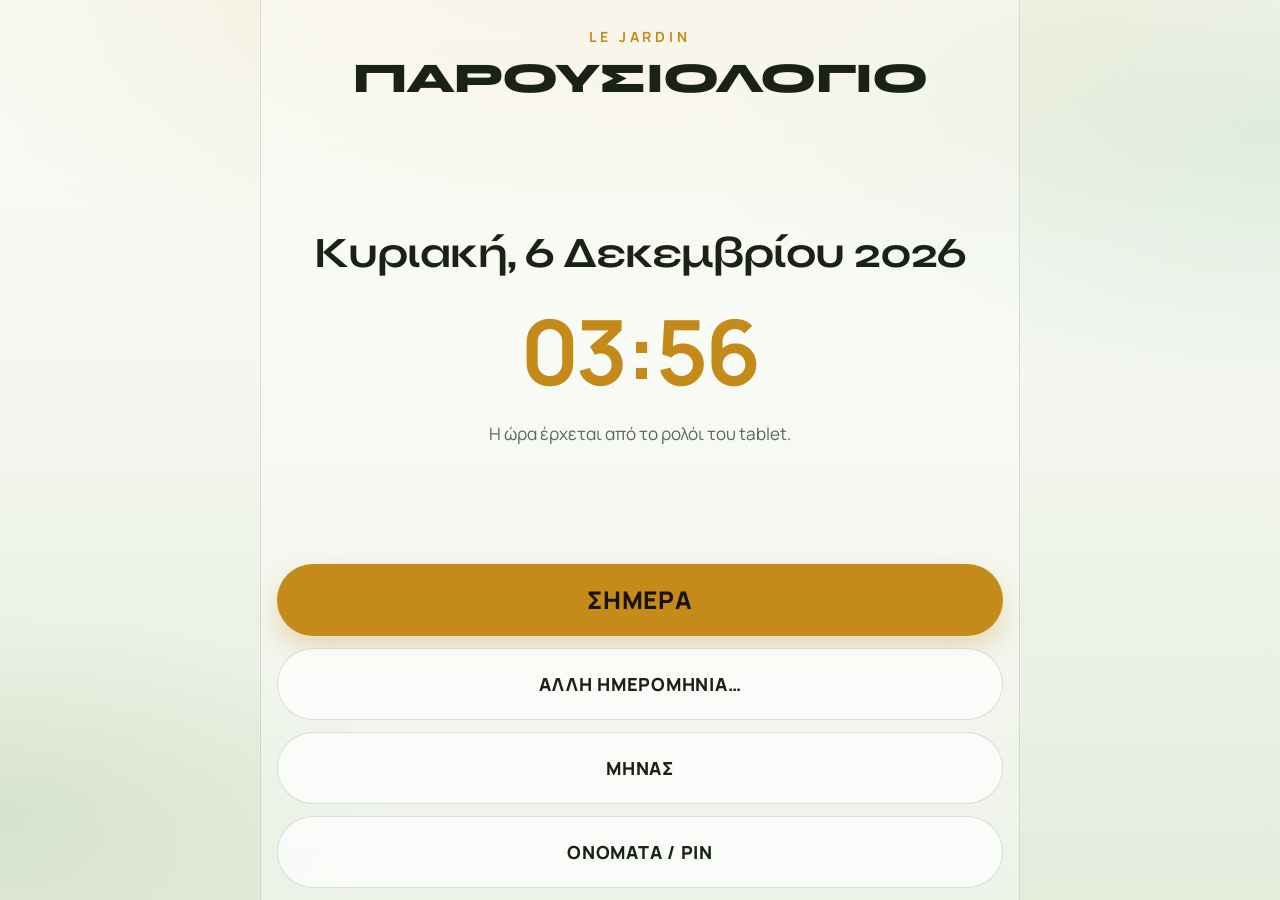
==== le-jardin/index.html @ 6fddf241 "Add Le Jardin offline tablet attendance PWA Separate GitHub Pages app at /le-jardin/ with flat emplo" ====
<!DOCTYPE html>
<html lang="el">
  <head>
    <meta charset="UTF-8" />
    <meta
      name="viewport"
      content="width=device-width, initial-scale=1, viewport-fit=cover"
    />
    <meta name="theme-color" content="#f4f7f0" />
    <meta name="apple-mobile-web-app-capable" content="yes" />
    <meta name="apple-mobile-web-app-status-bar-style" content="default" />
    <meta name="mobile-web-app-capable" content="yes" />
    <title>ΠΑΡΟΥΣΙΟΛΟΓΙΟ — Le Jardin</title>
    <link rel="manifest" href="manifest.json" />
    <link rel="icon" href="icon-192.png" type="image/png" />
    <link rel="apple-touch-icon" href="icon-192.png" />
    <link rel="preconnect" href="https://fonts.googleapis.com" />
    <link rel="preconnect" href="https://fonts.gstatic.com" crossorigin />
    <link
      href="https://fonts.googleapis.com/css2?family=Manrope:wght@500;700;800&family=Syne:wght@700;800&display=swap"
      rel="stylesheet"
    />
    <link rel="stylesheet" href="styles.css" />
  </head>
  <body>
    <div class="app">
      <!-- HOME -->
      <section id="screen-home" class="screen active" aria-label="Αρχική">
        <header class="brand">
          <span class="brand-store">Le Jardin</span>
          <h1 class="brand-title">ΠΑΡΟΥΣΙΟΛΟΓΙΟ</h1>
        </header>

        <div class="home-clock">
          <div class="home-date" id="home-date">—</div>
          <div class="home-time" id="home-time">—</div>
          <p class="home-hint">Η ώρα έρχεται από το ρολόι του tablet.</p>
        </div>

        <div class="cta-stack">
          <button type="button" class="btn btn-primary" id="btn-today">ΣΗΜΕΡΑ</button>
          <button type="button" class="btn btn-ghost" id="btn-continue" hidden>
            Συνέχεια σημερινής
          </button>
          <button type="button" class="btn btn-ghost" id="btn-other-day">Άλλη ημερομηνία…</button>
          <button type="button" class="btn btn-ghost" id="btn-month">Μήνας</button>
          <button type="button" class="btn btn-ghost" id="btn-names">Ονόματα / PIN</button>
          <button type="button" class="btn btn-ghost btn-sm" id="btn-install" hidden>
            Εγκατάσταση εφαρμογής
          </button>
        </div>
      </section>

      <!-- DAY BOARD -->
      <section id="screen-day" class="screen" aria-label="Ημέρα">
        <div class="topbar">
          <button type="button" class="icon-btn" id="btn-back-home" aria-label="Αρχική">←</button>
          <h1>Ημέρα</h1>
          <button type="button" class="icon-btn" id="btn-email" aria-label="Email" title="Email">✉</button>
          <button type="button" class="icon-btn" id="btn-export" aria-label="Εξαγωγή JSON" title="Εξαγωγή">⬇</button>
          <button type="button" class="icon-btn" id="btn-print" aria-label="Εκτύπωση">⎙</button>
        </div>
        <div class="day-meta">
          <strong id="day-date">—</strong>
          <span id="day-clock">—</span>
        </div>
        <p class="late-banner" id="late-banner" hidden>Εκπρόθεσμη καταχώρηση</p>
        <p class="mailto-note">
          ✉ ανοίγει το email του tablet (mailto) — όχι αυτόματη αποστολή χωρίς server.
        </p>
        <div class="board" id="board"></div>
        <div class="fab-bar">
          <button type="button" class="btn btn-ghost" id="btn-clear-day">Καθαρισμός</button>
          <button type="button" class="btn btn-primary" id="btn-back-home-2">Αρχική</button>
        </div>
      </section>

      <!-- PERSON -->
      <section id="screen-person" class="screen" aria-label="Άτομο">
        <div class="topbar">
          <button type="button" class="icon-btn" id="btn-back-day" aria-label="Πίσω">←</button>
          <h1>Ώρες</h1>
          <span style="width: 52px"></span>
        </div>

        <div class="person-hero">
          <div class="post-label" id="person-post" hidden></div>
          <h2 id="person-name">—</h2>
          <div class="dept" id="person-dept">—</div>
          <button type="button" class="btn btn-ghost btn-change-name" id="btn-change-name">
            Αλλαγή ονόματος
          </button>
        </div>

        <div class="dayrate-panel" id="dayrate-panel" hidden>
          <button type="button" class="btn btn-primary" id="btn-dayrate">
            Ημερομίσθιο (1)
          </button>
          <p class="sheet-sub dayrate-helper" id="dayrate-status">ΑΝ ΕΙΣΑΙ ΗΜΕΡΟΜΙΣΘΙΟ</p>
        </div>

        <div class="time-block" id="clock-block">
          <button type="button" class="stamp-btn stamp-arrive" id="btn-arrive">
            ΑΦΙΞΗ
            <small>τώρα από το ρολόι</small>
          </button>
          <button type="button" class="time-chip" id="btn-edit-arrive" aria-label="Επεξεργασία άφιξης">
            <span class="time-chip-label">Ώρα άφιξης</span>
            <span class="time-chip-value" id="person-arrive">—</span>
            <span class="time-chip-hint">πάτησε για διόρθωση</span>
          </button>
        </div>

        <div class="time-block" id="clock-block-leave">
          <button type="button" class="stamp-btn stamp-leave" id="btn-leave">
            ΑΠΟΧΩΡΗΣΗ
            <small>τώρα από το ρολόι</small>
          </button>
          <button type="button" class="time-chip" id="btn-edit-leave" aria-label="Επεξεργασία αποχώρησης">
            <span class="time-chip-label">Ώρα αποχώρησης</span>
            <span class="time-chip-value" id="person-leave">—</span>
            <span class="time-chip-hint">πάτησε για διόρθωση</span>
          </button>
        </div>

        <p class="pin-hint" id="pin-hint">
          2 δωρεάν χειροκίνητες διορθώσεις ώρας ανά άτομο· μετά χρειάζεται PIN admin.
        </p>

        <div class="hours-panel">
          <div class="label" id="hours-label">Σύνολο ωρών (και overnight)</div>
          <div class="value" id="person-hours">—</div>
        </div>

        <div class="notes-panel">
          <label class="field-label" for="person-notes">Σημειώσεις</label>
          <textarea
            class="notes-input"
            id="person-notes"
            rows="3"
            placeholder="Π.χ. αντικατάσταση, καθυστέρηση…"
          ></textarea>
        </div>

        <div class="cta-stack">
          <button type="button" class="btn btn-danger" id="btn-remove">Αφαίρεση από λίστα</button>
        </div>
      </section>

      <!-- NAMES ADMIN -->
      <section id="screen-names" class="screen" aria-label="Ονόματα">
        <div class="topbar">
          <button type="button" class="icon-btn" id="btn-back-names" aria-label="Αρχική">←</button>
          <h1>Ονόματα / PIN</h1>
          <span style="width: 52px"></span>
        </div>
        <p class="storage-note" style="margin: 0">
          Προσθέστε ή απενεργοποιήστε ονόματα. Οι ημέρες, ώρες, ονόματα και PIN μένουν αυτόματα σε αυτό το tablet
          (<strong>localStorage + αντίγραφο IndexedDB</strong>) και δεν σβήνονται από refresh ή ενημέρωση εφαρμογής.
        </p>
        <div class="field-stack admin-pin-box">
          <div>
            <label class="field-label" for="admin-pin-current">Αλλαγή PIN admin</label>
            <input class="field-input" id="admin-pin-current" type="password" inputmode="numeric" placeholder="Τρέχον PIN" autocomplete="off" />
          </div>
          <div>
            <input class="field-input" id="admin-pin-new" type="password" inputmode="numeric" placeholder="Νέο PIN (π.χ. 3111)" autocomplete="off" />
          </div>
          <button type="button" class="btn btn-ghost btn-sm" id="btn-change-pin">Αποθήκευση PIN</button>
          <button type="button" class="btn btn-ghost btn-sm" id="btn-backup-raw">Αντίγραφο δεδομένων (JSON)</button>
          <p class="sheet-sub">Προεπιλογή PIN: 3111. Προαιρετικά κατεβάστε πλήρες JSON αντίγραφο (όλες οι ημέρες + ονόματα) για έξτρα ασφάλεια.</p>
        </div>
        <div class="field-stack">
          <div>
            <label class="field-label" for="new-name">Νέο όνομα</label>
            <input class="field-input" id="new-name" type="text" autocomplete="off" placeholder="Π.χ. ΠΑΠΑΔΟΠΟΥΛΟΣ" />
          </div>
          <div>
            <label class="field-label" for="new-short">Σύντομο (προαιρετικό)</label>
            <input class="field-input" id="new-short" type="text" autocomplete="off" placeholder="Εμφάνιση στη λίστα" />
          </div>
          <label class="check-row">
            <input type="checkbox" id="new-dayrate" />
            Ημερομίσθιο (1 ημέρα)
          </label>
          <button type="button" class="btn btn-primary btn-sm" id="btn-add-name">Προσθήκη ονόματος</button>
        </div>
        <input
          class="search"
          id="admin-search"
          type="search"
          placeholder="Αναζήτηση καταλόγου…"
          autocomplete="off"
        />
        <div class="admin-list" id="admin-list"></div>
      </section>

      <!-- MONTH -->
      <section id="screen-month" class="screen" aria-label="Μήνας">
        <div class="topbar">
          <button type="button" class="icon-btn" id="btn-back-month" aria-label="Αρχική">←</button>
          <h1>Μήνας</h1>
          <button type="button" class="icon-btn" id="btn-month-email" aria-label="Email μήνα" title="Email">✉</button>
        </div>
        <div class="field-stack">
          <div>
            <label class="field-label" for="month-picker">Επιλογή μήνα</label>
            <input class="field-input" id="month-picker" type="month" />
          </div>
        </div>
        <div class="month-actions">
          <button type="button" class="btn btn-ghost btn-sm" id="btn-month-pdf">PDF</button>
          <button type="button" class="btn btn-ghost btn-sm" id="btn-month-excel">Excel</button>
          <button type="button" class="btn btn-ghost btn-sm" id="btn-month-email-2">Email</button>
        </div>
        <p class="mailto-note">
          PDF = εκτύπωση/αποθήκευση από τον browser · Excel = αρχείο CSV · Email = mailto (όχι auto server).
        </p>
        <div class="month-table-wrap">
          <table class="month-table" id="month-table">
            <thead>
              <tr>
                <th>Όνομα</th>
                <th>Ημέρες</th>
                <th>Ώρες</th>
                <th>Ημερομ.</th>
                <th>Ανά ημέρα</th>
              </tr>
            </thead>
            <tbody id="month-body"></tbody>
          </table>
        </div>
      </section>
    </div>

    <!-- DATE PICKER -->
    <div class="overlay" id="date-picker" role="dialog" aria-modal="true" aria-labelledby="date-picker-title">
      <div class="sheet">
        <div class="topbar">
          <h2 id="date-picker-title">Άλλη ημερομηνία</h2>
          <button type="button" class="icon-btn" id="btn-close-date" aria-label="Κλείσιμο">✕</button>
        </div>
        <p class="sheet-sub">Για παλιά ημέρα χρειάζεται PIN admin. Θα σημειωθεί ως εκπρόθεσμη καταχώρηση.</p>
        <input class="field-input" id="other-date" type="date" />
        <button type="button" class="btn btn-primary" id="btn-open-date">Άνοιγμα ημέρας</button>
      </div>
    </div>

    <!-- PIN -->
    <div class="overlay" id="pin-overlay" role="dialog" aria-modal="true" aria-labelledby="pin-title">
      <div class="sheet">
        <div class="topbar">
          <h2 id="pin-title">PIN admin</h2>
          <button type="button" class="icon-btn" id="btn-close-pin" aria-label="Κλείσιμο">✕</button>
        </div>
        <p class="sheet-sub" id="pin-reason">Απαιτείται PIN για αυτή την ενέργεια.</p>
        <input
          class="field-input"
          id="pin-input"
          type="password"
          inputmode="numeric"
          maxlength="8"
          placeholder="PIN"
          autocomplete="off"
        />
        <button type="button" class="btn btn-primary" id="btn-pin-ok">Επιβεβαίωση</button>
      </div>
    </div>

    <!-- NAME PICKER -->
    <div class="overlay" id="picker" role="dialog" aria-modal="true" aria-labelledby="picker-title">
      <div class="sheet">
        <div class="topbar">
          <h2 id="picker-title">Επιλογή ονόματος</h2>
          <button type="button" class="icon-btn" id="btn-close-picker" aria-label="Κλείσιμο">✕</button>
        </div>
        <p class="sheet-sub" id="picker-sub">Προσωπικό Le Jardin</p>
        <input
          class="search"
          id="picker-search"
          type="search"
          placeholder="Αναζήτηση ονόματος…"
          autocomplete="off"
        />
        <div class="name-list" id="name-list"></div>
      </div>
    </div>

    <!-- TIME PICKER -->
    <div class="overlay" id="time-picker" role="dialog" aria-modal="true" aria-labelledby="time-picker-title">
      <div class="sheet">
        <div class="topbar">
          <h2 id="time-picker-title">Επιλογή ώρας</h2>
          <button type="button" class="icon-btn" id="btn-close-time" aria-label="Κλείσιμο">✕</button>
        </div>
        <p class="sheet-sub" id="time-picker-sub">Κάθε 5 λεπτά</p>
        <div class="time-actions">
          <button type="button" class="btn btn-ghost" id="btn-clear-time">Καθαρισμός ώρας</button>
        </div>
        <div class="time-list" id="time-list"></div>
      </div>
    </div>

    <div class="toast" id="toast" role="status"></div>
    <div class="print-only" id="print-root"></div>

    <script src="employees.js"></script>
    <script src="app.js"></script>
  </body>
</html>
---- le-jardin/styles.css ----
:root {
  --bg0: #f4f7f0;
  --bg1: #e8efe2;
  --bg2: #ffffff;
  --ink: #1a2214;
  --muted: #5a6750;
  --line: rgba(26, 34, 20, 0.14);
  --accent: #c48a1a;
  --accent-ink: #1a1408;
  --ok: #2f8a45;
  --warn: #c45e2a;
  --danger: #b03a3a;
  --slot: rgba(26, 34, 20, 0.03);
  --slot-filled: rgba(196, 138, 26, 0.12);
  --radius: 18px;
  --tap: 72px;
  --font-display: "Syne", "Segoe UI", sans-serif;
  --font-body: "Manrope", "Segoe UI", sans-serif;
  color-scheme: light;
}

* {
  box-sizing: border-box;
  -webkit-tap-highlight-color: transparent;
}

html,
body {
  margin: 0;
  min-height: 100%;
  background: var(--bg0);
  color: var(--ink);
  font-family: var(--font-body);
  font-size: 18px;
  line-height: 1.35;
}

body {
  min-height: 100dvh;
  background:
    radial-gradient(120% 80% at 50% -10%, rgba(196, 138, 26, 0.16), transparent 55%),
    radial-gradient(90% 60% at 100% 15%, rgba(47, 138, 69, 0.12), transparent 50%),
    radial-gradient(70% 50% at 0% 90%, rgba(120, 160, 90, 0.14), transparent 45%),
    linear-gradient(180deg, #fafcf7, var(--bg0) 42%, #e4ecdc);
  overflow-x: hidden;
}

button,
input,
textarea,
select {
  font: inherit;
  color: inherit;
}

button {
  cursor: pointer;
  border: 0;
  background: none;
}

.app {
  width: min(100%, 760px);
  margin: 0 auto;
  min-height: 100dvh;
  padding: env(safe-area-inset-top, 12px) 16px env(safe-area-inset-bottom, 20px);
  display: flex;
  flex-direction: column;
}

.screen {
  display: none;
  flex: 1;
  flex-direction: column;
  gap: 18px;
  animation: rise 0.35s ease both;
}

.screen.active {
  display: flex;
}

@keyframes rise {
  from {
    opacity: 0;
    transform: translateY(10px);
  }
  to {
    opacity: 1;
    transform: none;
  }
}

.brand {
  text-align: center;
  padding-top: 28px;
}

.brand-store {
  display: block;
  letter-spacing: 0.28em;
  text-transform: uppercase;
  color: var(--accent);
  font-size: 0.78rem;
  font-weight: 700;
  margin-bottom: 10px;
}

.brand-title {
  margin: 0 auto;
  font-family: var(--font-display);
  font-weight: 800;
  font-size: clamp(1.55rem, 6.2vw, 2.35rem);
  letter-spacing: -0.02em;
  line-height: 1.05;
  max-width: 100%;
  word-break: keep-all;
  color: var(--ink);
}

.brand-sub {
  margin: 14px auto 0;
  max-width: 26ch;
  color: var(--muted);
  font-size: 1.05rem;
}

.storage-note {
  margin: 10px auto 0;
  max-width: 34ch;
  padding: 12px 14px;
  border-radius: 14px;
  border: 1px solid rgba(196, 138, 26, 0.35);
  background: rgba(255, 255, 255, 0.72);
  color: var(--muted);
  font-size: 0.92rem;
  line-height: 1.4;
}

.storage-note strong {
  color: var(--ink);
}

.home-clock {
  margin-top: auto;
  text-align: center;
  padding: 28px 0 8px;
}

.home-date {
  font-family: var(--font-display);
  font-size: clamp(1.7rem, 6vw, 2.4rem);
  font-weight: 700;
  letter-spacing: -0.02em;
}

.home-time {
  margin-top: 8px;
  font-size: clamp(3rem, 14vw, 5rem);
  font-weight: 700;
  font-variant-numeric: tabular-nums;
  letter-spacing: -0.04em;
  color: var(--accent);
}

.home-hint {
  margin-top: 10px;
  color: var(--muted);
  font-size: 0.95rem;
}

.cta-stack {
  display: grid;
  gap: 12px;
  margin-top: auto;
  padding-bottom: 12px;
}

.btn {
  min-height: var(--tap);
  border-radius: 999px;
  padding: 0 28px;
  font-weight: 800;
  letter-spacing: 0.04em;
  text-transform: uppercase;
  transition: transform 0.12s ease, background 0.12s ease, opacity 0.12s ease;
}

.btn:active {
  transform: scale(0.98);
}

.btn-primary {
  background: var(--accent);
  color: var(--accent-ink);
  font-size: 1.35rem;
  box-shadow: 0 12px 28px rgba(196, 138, 26, 0.28);
}

.btn-ghost {
  border: 1px solid var(--line);
  color: var(--ink);
  background: rgba(255, 255, 255, 0.7);
  font-size: 1rem;
}

.btn-danger {
  background: rgba(176, 58, 58, 0.1);
  color: var(--danger);
  border: 1px solid rgba(176, 58, 58, 0.28);
}

.btn-sm {
  min-height: 52px;
  font-size: 0.95rem;
  padding: 0 18px;
}

.topbar {
  display: flex;
  align-items: center;
  gap: 10px;
  padding-top: 8px;
}

.topbar h1 {
  margin: 0;
  flex: 1;
  font-family: var(--font-display);
  font-size: 1.45rem;
  letter-spacing: -0.02em;
}

.icon-btn {
  width: 52px;
  height: 52px;
  border-radius: 16px;
  border: 1px solid var(--line);
  background: rgba(255, 255, 255, 0.85);
  font-size: 1.3rem;
  display: grid;
  place-items: center;
  flex-shrink: 0;
  color: var(--ink);
}

.day-meta {
  display: flex;
  justify-content: space-between;
  align-items: baseline;
  gap: 12px;
  color: var(--muted);
  font-size: 0.95rem;
  padding: 0 4px;
}

.day-meta strong {
  color: var(--ink);
  font-size: 1.15rem;
  font-family: var(--font-display);
}

.board {
  display: flex;
  flex-direction: column;
  gap: 22px;
  padding-bottom: 100px;
}

.post {
  display: flex;
  flex-direction: column;
  gap: 10px;
}

.post-title {
  margin: 0;
  font-family: var(--font-display);
  font-size: 1.15rem;
  letter-spacing: 0.08em;
  text-transform: uppercase;
  color: var(--accent);
}

.slots {
  display: grid;
  gap: 10px;
}

.slot {
  min-height: 78px;
  border-radius: var(--radius);
  border: 1px dashed var(--line);
  background: var(--slot);
  padding: 12px 16px;
  display: flex;
  align-items: center;
  justify-content: space-between;
  gap: 12px;
  text-align: left;
  transition: background 0.15s ease, border-color 0.15s ease, transform 0.12s ease;
}

.slot:active {
  transform: scale(0.99);
}

.slot.filled {
  border-style: solid;
  border-color: rgba(196, 138, 26, 0.5);
  background: var(--slot-filled);
}

.slot-empty {
  color: var(--muted);
  font-size: 1.15rem;
  font-weight: 600;
}

.slot-main {
  display: flex;
  flex-direction: column;
  gap: 4px;
  min-width: 0;
}

.slot-name {
  font-size: 1.25rem;
  font-weight: 800;
  white-space: nowrap;
  overflow: hidden;
  text-overflow: ellipsis;
}

.slot-times {
  color: var(--muted);
  font-variant-numeric: tabular-nums;
  font-size: 0.95rem;
}

.slot-hours {
  font-weight: 800;
  font-size: 1.2rem;
  color: var(--ok);
  font-variant-numeric: tabular-nums;
  flex-shrink: 0;
}

.fab-bar {
  position: sticky;
  bottom: 0;
  margin-top: auto;
  padding: 12px 0 4px;
  background: linear-gradient(180deg, transparent, rgba(244, 247, 240, 0.96) 30%);
  display: grid;
  grid-template-columns: 1fr 1fr;
  gap: 10px;
}

.overlay {
  position: fixed;
  inset: 0;
  background: rgba(26, 34, 20, 0.42);
  backdrop-filter: blur(6px);
  display: none;
  align-items: flex-end;
  justify-content: center;
  z-index: 40;
  padding: 16px;
}

.overlay.open {
  display: flex;
  animation: fade 0.2s ease;
}

@keyframes fade {
  from {
    opacity: 0;
  }
  to {
    opacity: 1;
  }
}

.sheet {
  width: min(100%, 760px);
  max-height: min(88dvh, 920px);
  background: linear-gradient(180deg, #ffffff, #f3f7ef 55%, #eaf1e3);
  border: 1px solid var(--line);
  border-radius: 28px 28px 18px 18px;
  padding: 18px 16px 20px;
  display: flex;
  flex-direction: column;
  gap: 14px;
  animation: sheet-up 0.28s ease;
  box-shadow: 0 -8px 40px rgba(26, 34, 20, 0.12);
}

@keyframes sheet-up {
  from {
    transform: translateY(24px);
    opacity: 0.6;
  }
  to {
    transform: none;
    opacity: 1;
  }
}

.sheet h2 {
  margin: 0;
  font-family: var(--font-display);
  font-size: 1.5rem;
}

.sheet-sub {
  margin: -6px 0 0;
  color: var(--muted);
  font-size: 0.95rem;
}

.search,
.field-input,
.field-select,
.notes-input {
  width: 100%;
  min-height: 60px;
  border-radius: 16px;
  border: 1px solid var(--line);
  background: #fff;
  padding: 0 18px;
  font-size: 1.15rem;
}

.notes-input {
  min-height: 110px;
  padding: 14px 18px;
  resize: vertical;
  line-height: 1.4;
}

.field-label {
  display: block;
  margin-bottom: 6px;
  color: var(--muted);
  font-size: 0.9rem;
  font-weight: 700;
}

.field-stack {
  display: grid;
  gap: 12px;
}

.name-list,
.admin-list {
  overflow: auto;
  display: grid;
  gap: 8px;
  padding-right: 2px;
  flex: 1;
}

.name-item,
.admin-item {
  min-height: 70px;
  border-radius: 16px;
  border: 1px solid var(--line);
  background: rgba(255, 255, 255, 0.9);
  padding: 12px 16px;
  text-align: left;
  display: flex;
  flex-direction: column;
  justify-content: center;
  gap: 2px;
}

.name-item strong,
.admin-item strong {
  font-size: 1.2rem;
}

.name-item span,
.admin-item span {
  color: var(--muted);
  font-size: 0.9rem;
}

.admin-item {
  flex-direction: row;
  align-items: center;
  justify-content: space-between;
  gap: 12px;
}

.admin-item-main {
  display: flex;
  flex-direction: column;
  gap: 2px;
  min-width: 0;
}

.admin-item.inactive {
  opacity: 0.55;
}

.admin-item .btn-sm {
  flex-shrink: 0;
  text-transform: none;
  letter-spacing: 0;
  font-weight: 700;
}

.person-hero {
  text-align: center;
  padding: 12px 8px 4px;
}

.person-hero .post-label {
  color: var(--accent);
  letter-spacing: 0.12em;
  text-transform: uppercase;
  font-size: 0.85rem;
  font-weight: 700;
}

.person-hero h2 {
  margin: 10px 0 6px;
  font-family: var(--font-display);
  font-size: clamp(1.8rem, 7vw, 2.6rem);
  line-height: 1.05;
}

.person-hero .dept {
  color: var(--muted);
}

.btn-change-name {
  margin: 14px auto 0;
  min-height: 56px;
  width: min(100%, 320px);
  font-size: 1rem;
}

.time-block {
  display: grid;
  gap: 10px;
}

.stamp-btn {
  min-height: 88px;
  border-radius: 24px;
  display: flex;
  flex-direction: column;
  align-items: center;
  justify-content: center;
  gap: 4px;
  font-size: 1.55rem;
  font-weight: 800;
  letter-spacing: 0.06em;
}

.stamp-btn small {
  font-size: 0.9rem;
  font-weight: 600;
  letter-spacing: 0;
  opacity: 0.9;
  text-transform: none;
}

.stamp-arrive {
  background: linear-gradient(180deg, #6fc87e, #3f9a52);
  color: #0d1a10;
}

.stamp-leave {
  background: linear-gradient(180deg, #e4b04a, #c48a1a);
  color: #1a1206;
}

.time-chip {
  min-height: 84px;
  border-radius: var(--radius);
  border: 1px solid var(--line);
  background: rgba(255, 255, 255, 0.85);
  padding: 12px 18px;
  display: grid;
  grid-template-columns: 1fr auto;
  grid-template-areas:
    "label value"
    "hint value";
  align-items: center;
  column-gap: 12px;
  text-align: left;
  transition: background 0.12s ease, border-color 0.12s ease;
}

.time-chip:active {
  transform: scale(0.99);
  background: rgba(196, 138, 26, 0.12);
  border-color: rgba(196, 138, 26, 0.45);
}

.time-chip-label {
  grid-area: label;
  color: var(--muted);
  font-size: 0.95rem;
  font-weight: 600;
}

.time-chip-value {
  grid-area: value;
  font-size: 2rem;
  font-weight: 800;
  font-variant-numeric: tabular-nums;
  color: var(--accent);
  letter-spacing: -0.02em;
}

.time-chip-hint {
  grid-area: hint;
  color: var(--muted);
  font-size: 0.85rem;
  opacity: 0.9;
}

.time-actions {
  display: grid;
}

.time-list {
  overflow: auto;
  display: grid;
  grid-template-columns: repeat(4, minmax(0, 1fr));
  gap: 8px;
  flex: 1;
  padding-bottom: 4px;
}

.time-item {
  min-height: 64px;
  border-radius: 14px;
  border: 1px solid var(--line);
  background: rgba(255, 255, 255, 0.9);
  font-size: 1.15rem;
  font-weight: 800;
  font-variant-numeric: tabular-nums;
}

.time-item.selected {
  background: var(--accent);
  color: var(--accent-ink);
  border-color: transparent;
}

.hours-panel {
  margin-top: 4px;
  text-align: center;
  padding: 16px;
  border-radius: var(--radius);
  border: 1px solid var(--line);
  background: rgba(255, 255, 255, 0.75);
}

.hours-panel .label {
  color: var(--muted);
  font-size: 0.95rem;
}

.hours-panel .value {
  margin-top: 4px;
  font-size: 2.6rem;
  font-weight: 800;
  font-variant-numeric: tabular-nums;
  color: var(--ok);
}

.notes-panel {
  display: grid;
  gap: 8px;
}

.late-banner {
  margin: 0;
  padding: 10px 14px;
  border-radius: 14px;
  background: rgba(196, 94, 42, 0.14);
  border: 1px solid rgba(196, 94, 42, 0.35);
  color: var(--warn);
  font-weight: 800;
  text-align: center;
}

.mailto-note,
.pin-hint {
  margin: 0;
  color: var(--muted);
  font-size: 0.88rem;
  line-height: 1.35;
}

.dayrate-panel {
  display: grid;
  gap: 8px;
}

.dayrate-panel .btn {
  text-transform: none;
  letter-spacing: 0.02em;
}

.dayrate-helper {
  text-align: center;
  font-weight: 800;
  letter-spacing: 0.06em;
  text-transform: uppercase;
  color: var(--accent);
}

.month-actions {
  display: grid;
  grid-template-columns: 1fr 1fr 1fr;
  gap: 10px;
}

.check-row {
  display: flex;
  align-items: center;
  gap: 10px;
  min-height: 48px;
  font-weight: 700;
  color: var(--ink);
}

.check-row input {
  width: 22px;
  height: 22px;
}

.admin-pin-box {
  padding: 14px;
  border-radius: var(--radius);
  border: 1px solid var(--line);
  background: rgba(255, 255, 255, 0.7);
}

.month-table-wrap {
  overflow: auto;
  border-radius: var(--radius);
  border: 1px solid var(--line);
  background: rgba(255, 255, 255, 0.85);
}

.month-table {
  width: 100%;
  border-collapse: collapse;
  font-variant-numeric: tabular-nums;
}

.month-table th,
.month-table td {
  text-align: left;
  padding: 14px 12px;
  border-bottom: 1px solid var(--line);
}

.month-table th {
  position: sticky;
  top: 0;
  background: #eef4e8;
  font-size: 0.85rem;
  letter-spacing: 0.04em;
  text-transform: uppercase;
  color: var(--muted);
}

.month-table td:nth-child(n + 2),
.month-table th:nth-child(n + 2) {
  text-align: right;
}

.toast {
  position: fixed;
  left: 50%;
  bottom: 28px;
  transform: translateX(-50%) translateY(20px);
  background: var(--ink);
  color: #f4f7f0;
  padding: 14px 22px;
  border-radius: 999px;
  font-weight: 700;
  opacity: 0;
  pointer-events: none;
  transition: 0.25s ease;
  z-index: 60;
  max-width: calc(100% - 32px);
  text-align: center;
}

.toast.show {
  opacity: 1;
  transform: translateX(-50%) translateY(0);
}

.print-only {
  display: none;
}

@media print {
  body {
    background: white;
    color: black;
  }

  .app,
  .overlay,
  .toast {
    display: none !important;
  }

  .print-only {
    display: block;
    padding: 24px;
    font-family: Georgia, serif;
  }

  .print-only h1 {
    margin: 0 0 8px;
  }

  .print-only table {
    width: 100%;
    border-collapse: collapse;
    margin-top: 16px;
  }

  .print-only th,
  .print-only td {
    border-bottom: 1px solid #ccc;
    text-align: left;
    padding: 8px 6px;
  }
}

@media (min-width: 900px) {
  .app {
    border-left: 1px solid var(--line);
    border-right: 1px solid var(--line);
    background: rgba(255, 255, 255, 0.35);
  }
}
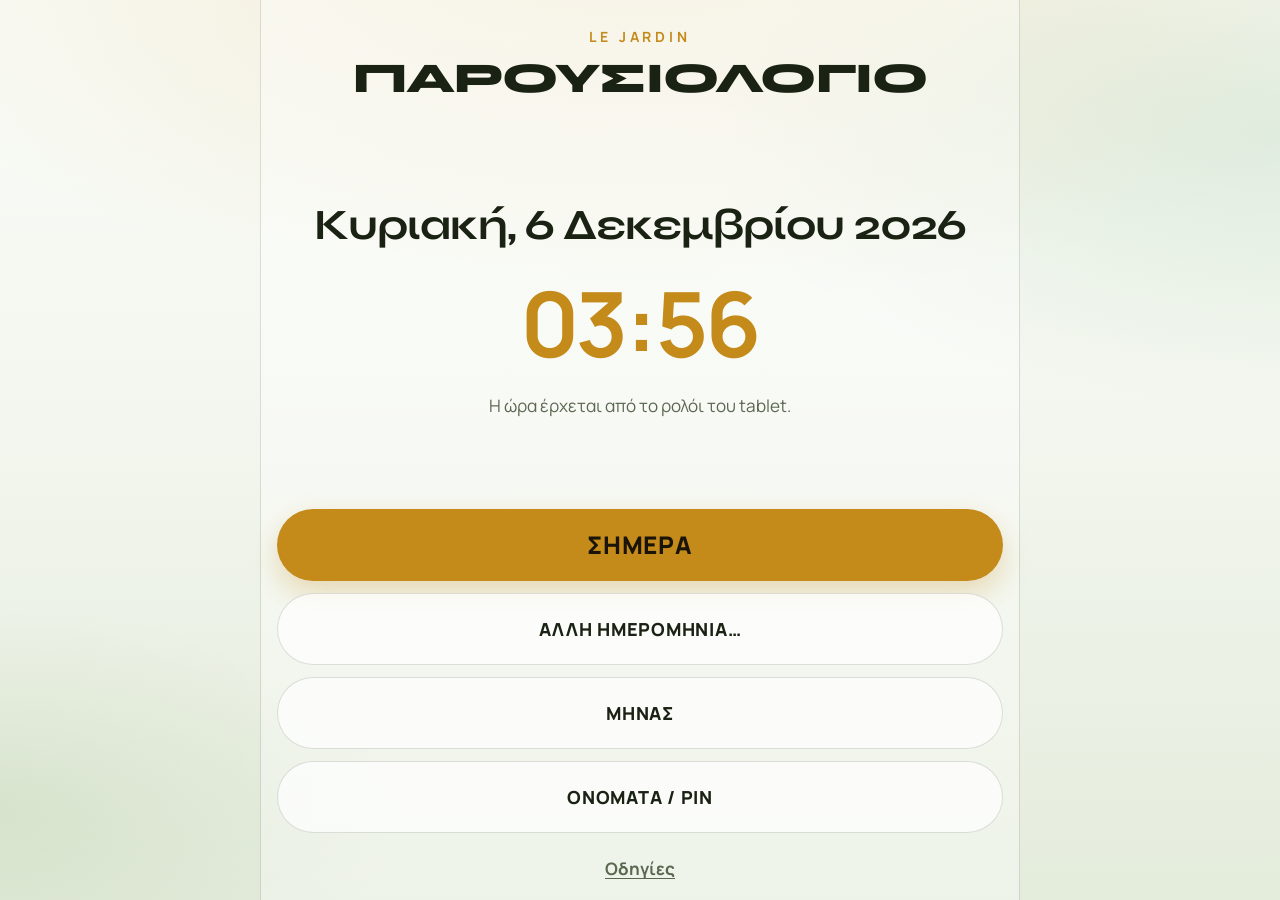
==== commit 1c9affa7: "Add Greek staff tablet tutorial page and home Οδηγίες links Publish a printable staff-only guide und" ====
--- a/le-jardin/index.html
+++ b/le-jardin/index.html
@@ -48,6 +48,7 @@
           <button type="button" class="btn btn-ghost btn-sm" id="btn-install" hidden>
             Εγκατάσταση εφαρμογής
           </button>
+          <a class="home-help" href="../tutorial/" target="_blank" rel="noopener">Οδηγίες</a>
         </div>
       </section>
 
@@ -211,10 +212,11 @@
         <div class="month-actions">
           <button type="button" class="btn btn-ghost btn-sm" id="btn-month-pdf">PDF</button>
           <button type="button" class="btn btn-ghost btn-sm" id="btn-month-excel">Excel</button>
+          <button type="button" class="btn btn-ghost btn-sm" id="btn-month-json">JSON μισθοδ.</button>
           <button type="button" class="btn btn-ghost btn-sm" id="btn-month-email-2">Email</button>
         </div>
         <p class="mailto-note">
-          PDF = εκτύπωση/αποθήκευση από τον browser · Excel = αρχείο CSV · Email = mailto (όχι auto server).
+          PDF = εκτύπωση · Excel = CSV · JSON μισθοδ. = λήψη / κοινή χρήση / αντιγραφή για μισθοδοσία · Email = mailto.
         </p>
         <div class="month-table-wrap">
           <table class="month-table" id="month-table">
--- a/le-jardin/styles.css
+++ b/le-jardin/styles.css
@@ -216,6 +216,18 @@
   padding: 0 18px;
 }
 
+.home-help {
+  display: block;
+  text-align: center;
+  margin-top: 4px;
+  padding: 8px;
+  color: var(--muted);
+  font-size: 0.95rem;
+  font-weight: 700;
+  text-decoration: underline;
+  text-underline-offset: 3px;
+}
+
 .topbar {
   display: flex;
   align-items: center;
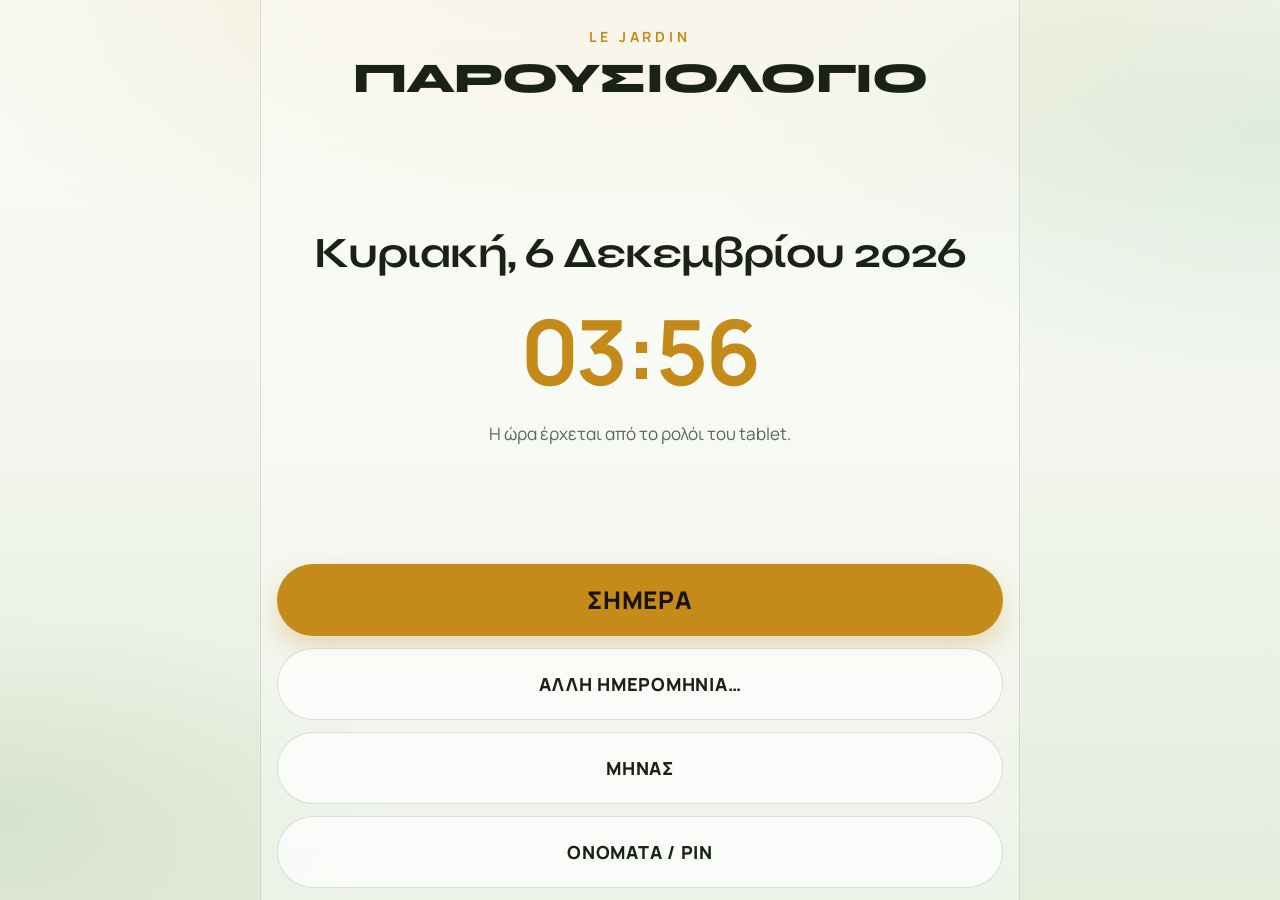
==== commit 0bb8985c: "Scope staff tutorial to STORE 311 only Remove Le Jardin branding, screenshots, and χωρίς-πόστα notes" ====
--- a/le-jardin/index.html
+++ b/le-jardin/index.html
@@ -48,7 +48,6 @@
           <button type="button" class="btn btn-ghost btn-sm" id="btn-install" hidden>
             Εγκατάσταση εφαρμογής
           </button>
-          <a class="home-help" href="../tutorial/" target="_blank" rel="noopener">Οδηγίες</a>
         </div>
       </section>
 
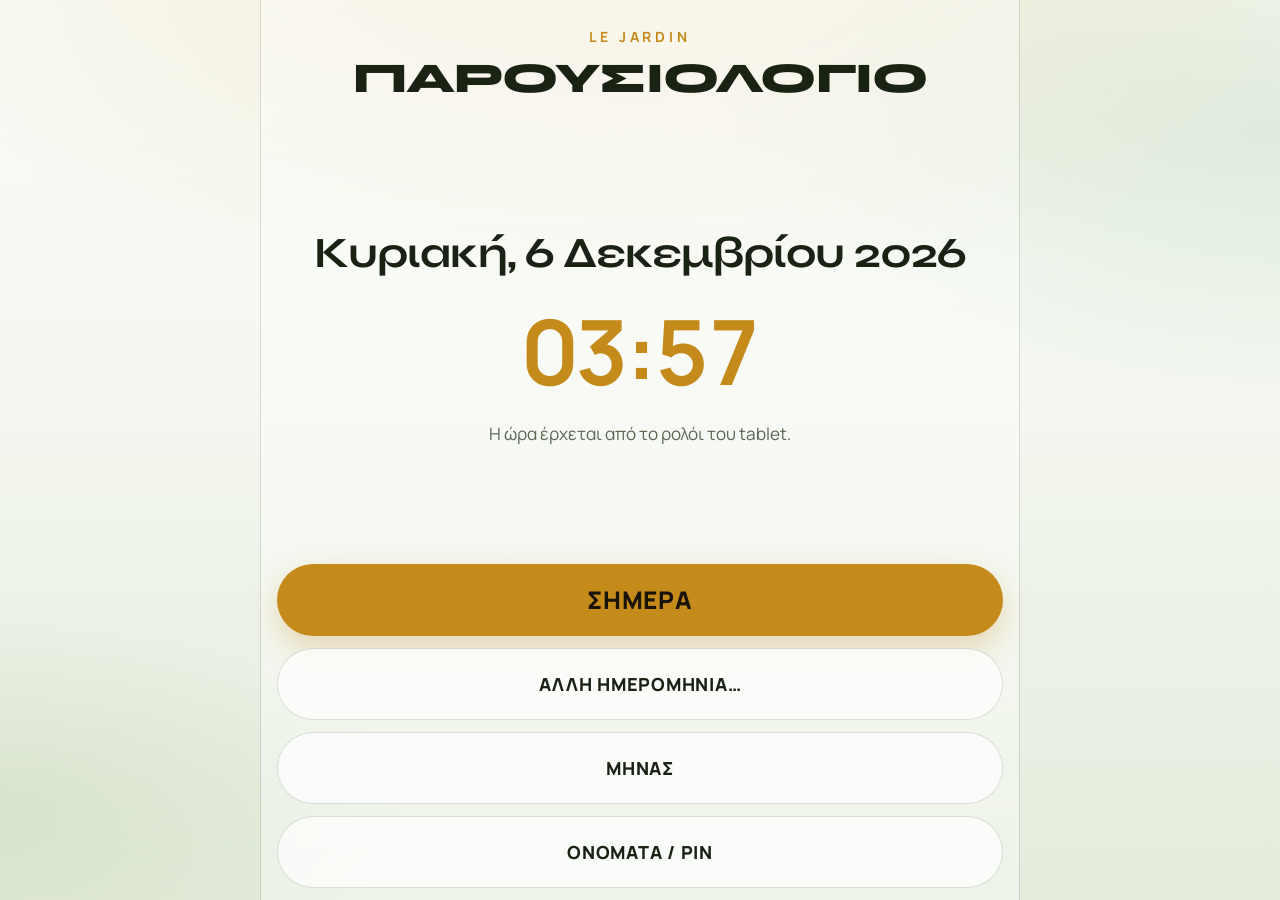
==== commit ae182ac0: "Persist roster renames/adds across hard refresh Store seed name overrides by stable id, merge with d" ====
--- a/le-jardin/index.html
+++ b/le-jardin/index.html
@@ -155,8 +155,8 @@
           <span style="width: 52px"></span>
         </div>
         <p class="storage-note" style="margin: 0">
-          Προσθέστε ή απενεργοποιήστε ονόματα. Οι ημέρες, ώρες, ονόματα και PIN μένουν αυτόματα σε αυτό το tablet
-          (<strong>localStorage + αντίγραφο IndexedDB</strong>) και δεν σβήνονται από refresh ή ενημέρωση εφαρμογής.
+          Μετονομασίες, νέα ονόματα και απενεργοποιήσεις μένουν σε αυτό το tablet μετά από refresh
+          (<strong>localStorage + αντίγραφο IndexedDB</strong>) — όπως οι ημέρες παρουσίας. Δεν σβήνονται από ενημέρωση εφαρμογής.
         </p>
         <div class="field-stack admin-pin-box">
           <div>
--- a/le-jardin/styles.css
+++ b/le-jardin/styles.css
@@ -524,6 +524,14 @@
   font-weight: 700;
 }
 
+.admin-item-actions {
+  display: flex;
+  flex-direction: column;
+  gap: 6px;
+  flex-shrink: 0;
+  align-items: stretch;
+}
+
 .person-hero {
   text-align: center;
   padding: 12px 8px 4px;
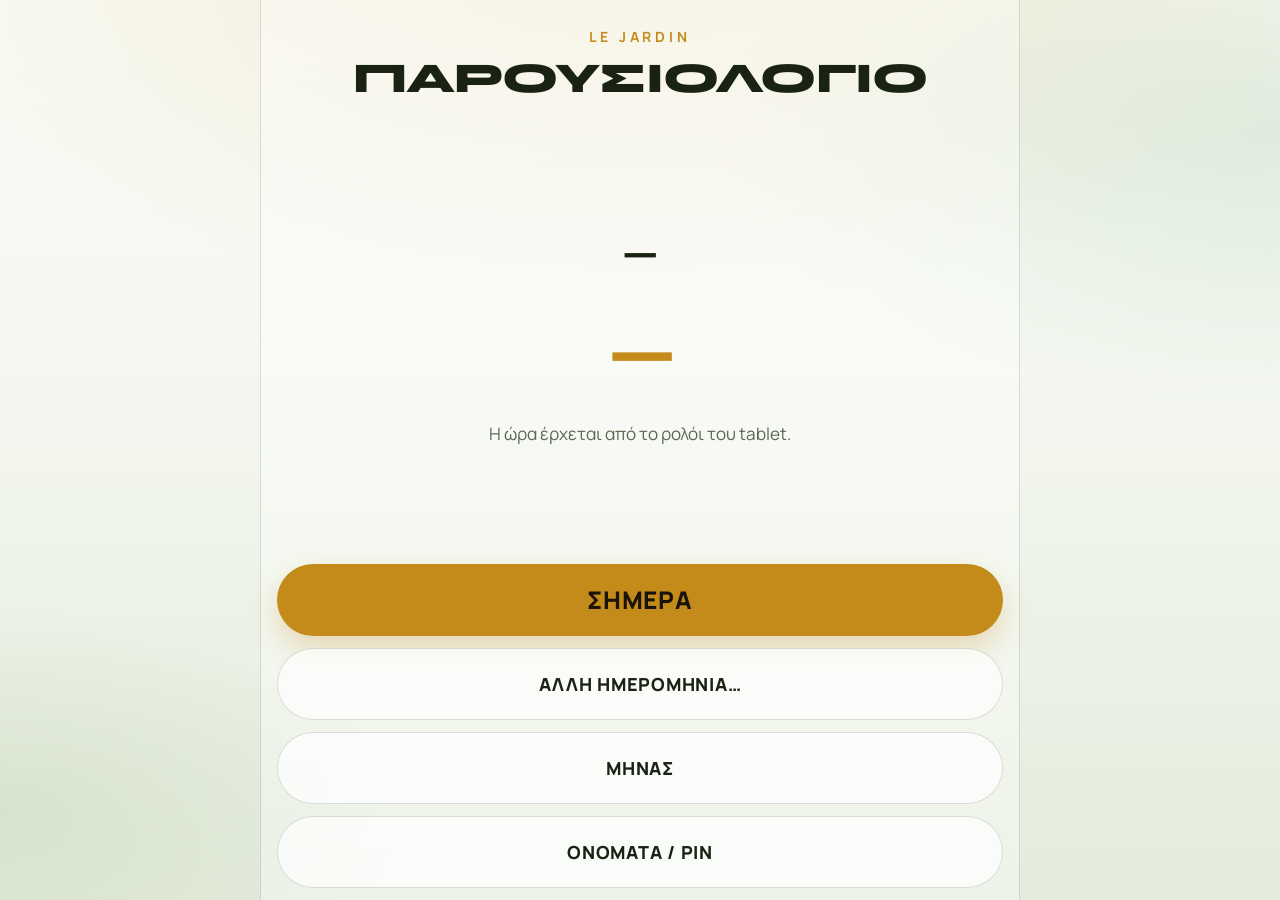
==== commit 25b85159: "Harden tablet PWAs for kiosk use (soft web + Android how-to) Improve standalone/fullscreen PWA signa" ====
--- a/le-jardin/index.html
+++ b/le-jardin/index.html
@@ -8,8 +8,10 @@
     />
     <meta name="theme-color" content="#f4f7f0" />
     <meta name="apple-mobile-web-app-capable" content="yes" />
-    <meta name="apple-mobile-web-app-status-bar-style" content="default" />
+    <meta name="apple-mobile-web-app-status-bar-style" content="black-translucent" />
     <meta name="mobile-web-app-capable" content="yes" />
+    <meta name="application-name" content="Παρουσιολόγιο Le Jardin" />
+    <meta name="format-detection" content="telephone=no" />
     <title>ΠΑΡΟΥΣΙΟΛΟΓΙΟ — Le Jardin</title>
     <link rel="manifest" href="manifest.json" />
     <link rel="icon" href="icon-192.png" type="image/png" />
@@ -48,6 +50,9 @@
           <button type="button" class="btn btn-ghost btn-sm" id="btn-install" hidden>
             Εγκατάσταση εφαρμογής
           </button>
+          <button type="button" class="btn btn-ghost btn-sm" id="btn-fullscreen" hidden>
+            Πλήρης οθόνη
+          </button>
         </div>
       </section>
 
@@ -169,6 +174,10 @@
           <button type="button" class="btn btn-ghost btn-sm" id="btn-change-pin">Αποθήκευση PIN</button>
           <button type="button" class="btn btn-ghost btn-sm" id="btn-backup-raw">Αντίγραφο δεδομένων (JSON)</button>
           <p class="sheet-sub">Προεπιλογή PIN: 3111. Προαιρετικά κατεβάστε πλήρες JSON αντίγραφο (όλες οι ημέρες + ονόματα) για έξτρα ασφάλεια.</p>
+          <p class="kiosk-tip sheet-sub">
+            Κλείδωμα tablet (καρφίτσωμα οθόνης / kiosk): δεν γίνεται μόνο από την εφαρμογή —
+            <a href="../kiosk/" target="_blank" rel="noopener">οδηγίες Android</a>.
+          </p>
         </div>
         <div class="field-stack">
           <div>
--- a/le-jardin/styles.css
+++ b/le-jardin/styles.css
@@ -33,6 +33,7 @@
   font-family: var(--font-body);
   font-size: 18px;
   line-height: 1.35;
+  overscroll-behavior: none;
 }
 
 body {
@@ -43,6 +44,22 @@
     radial-gradient(70% 50% at 0% 90%, rgba(120, 160, 90, 0.14), transparent 45%),
     linear-gradient(180deg, #fafcf7, var(--bg0) 42%, #e4ecdc);
   overflow-x: hidden;
+  overscroll-behavior-y: none;
+}
+
+@media (display-mode: standalone), (display-mode: fullscreen), (display-mode: minimal-ui) {
+  body {
+    /* Installed PWA: keep chrome-free feel; OS pin still required for true lock. */
+    user-select: none;
+    -webkit-user-select: none;
+  }
+
+  input,
+  textarea,
+  select {
+    user-select: text;
+    -webkit-user-select: text;
+  }
 }
 
 button,
@@ -765,6 +782,16 @@
   background: rgba(255, 255, 255, 0.7);
 }
 
+.kiosk-tip {
+  margin: 8px 0 0;
+}
+
+.kiosk-tip a {
+  color: var(--ink);
+  font-weight: 700;
+  text-underline-offset: 2px;
+}
+
 .month-table-wrap {
   overflow: auto;
   border-radius: var(--radius);
